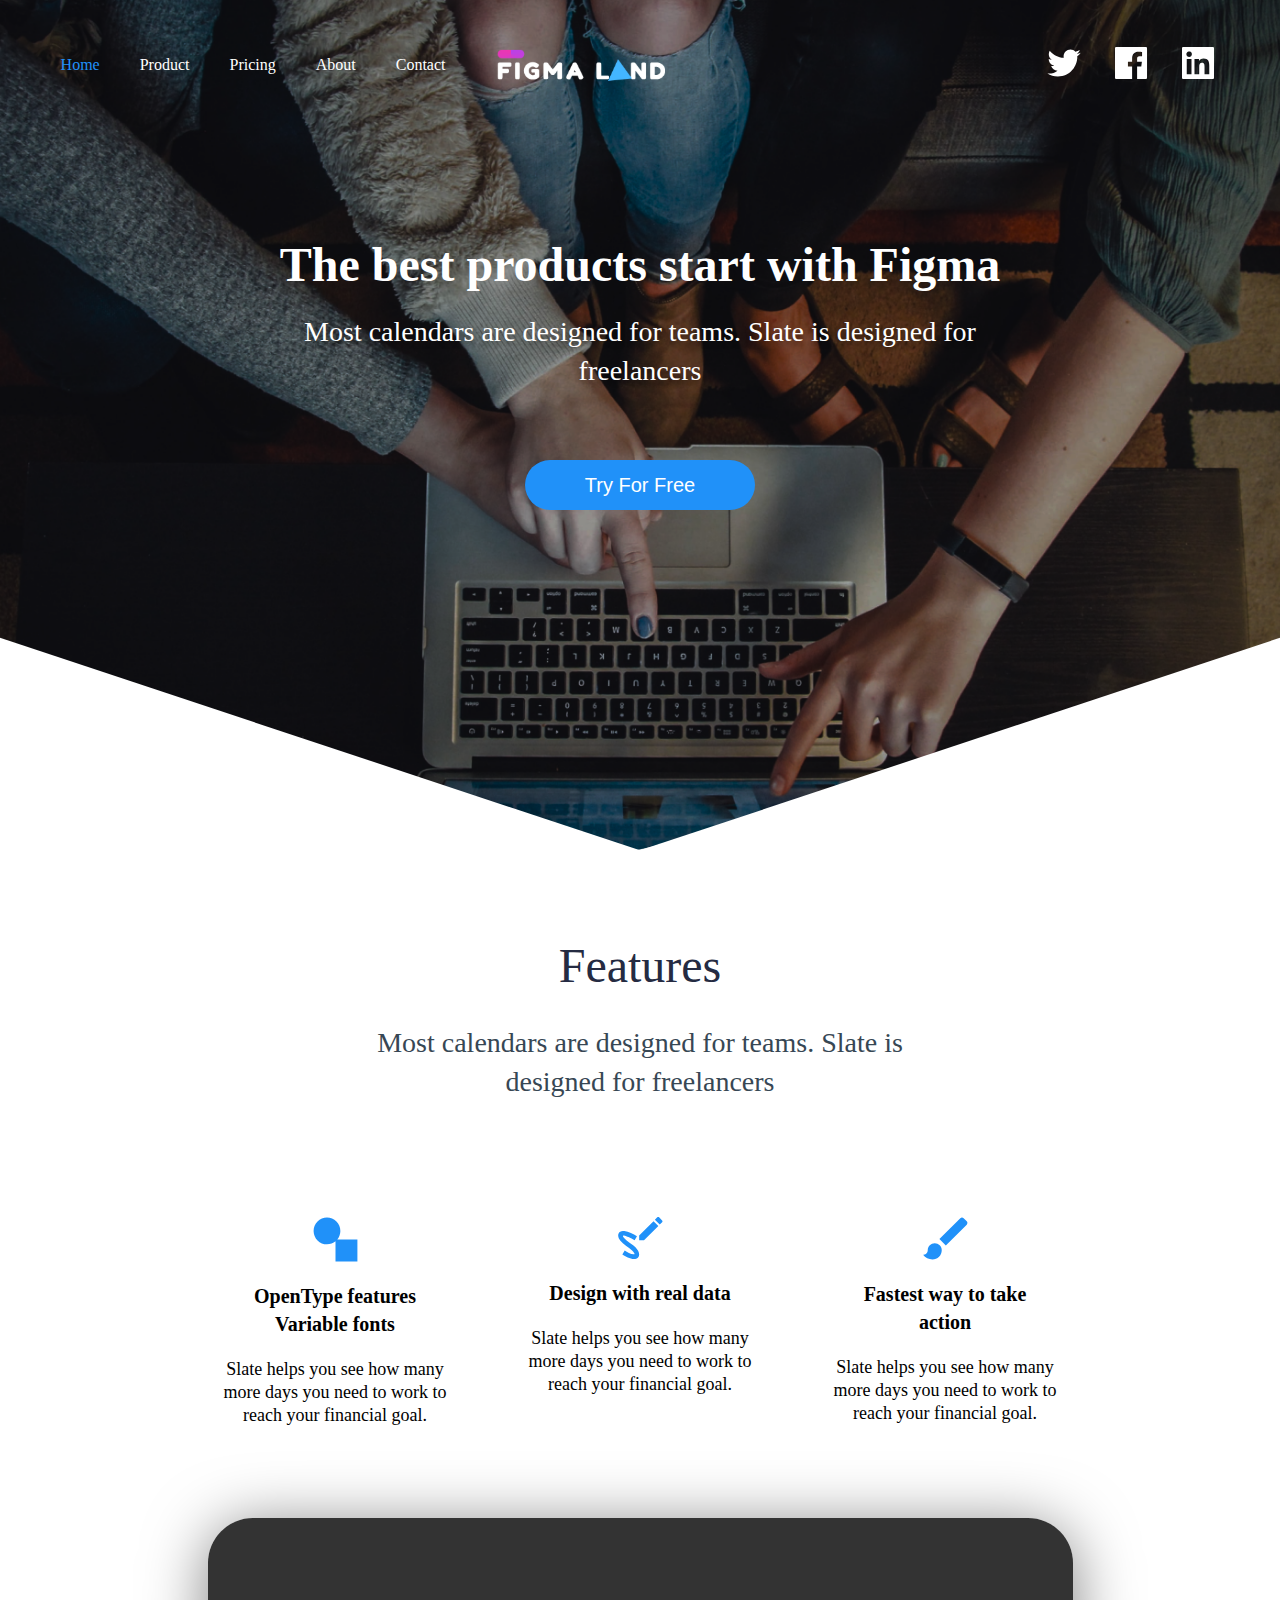
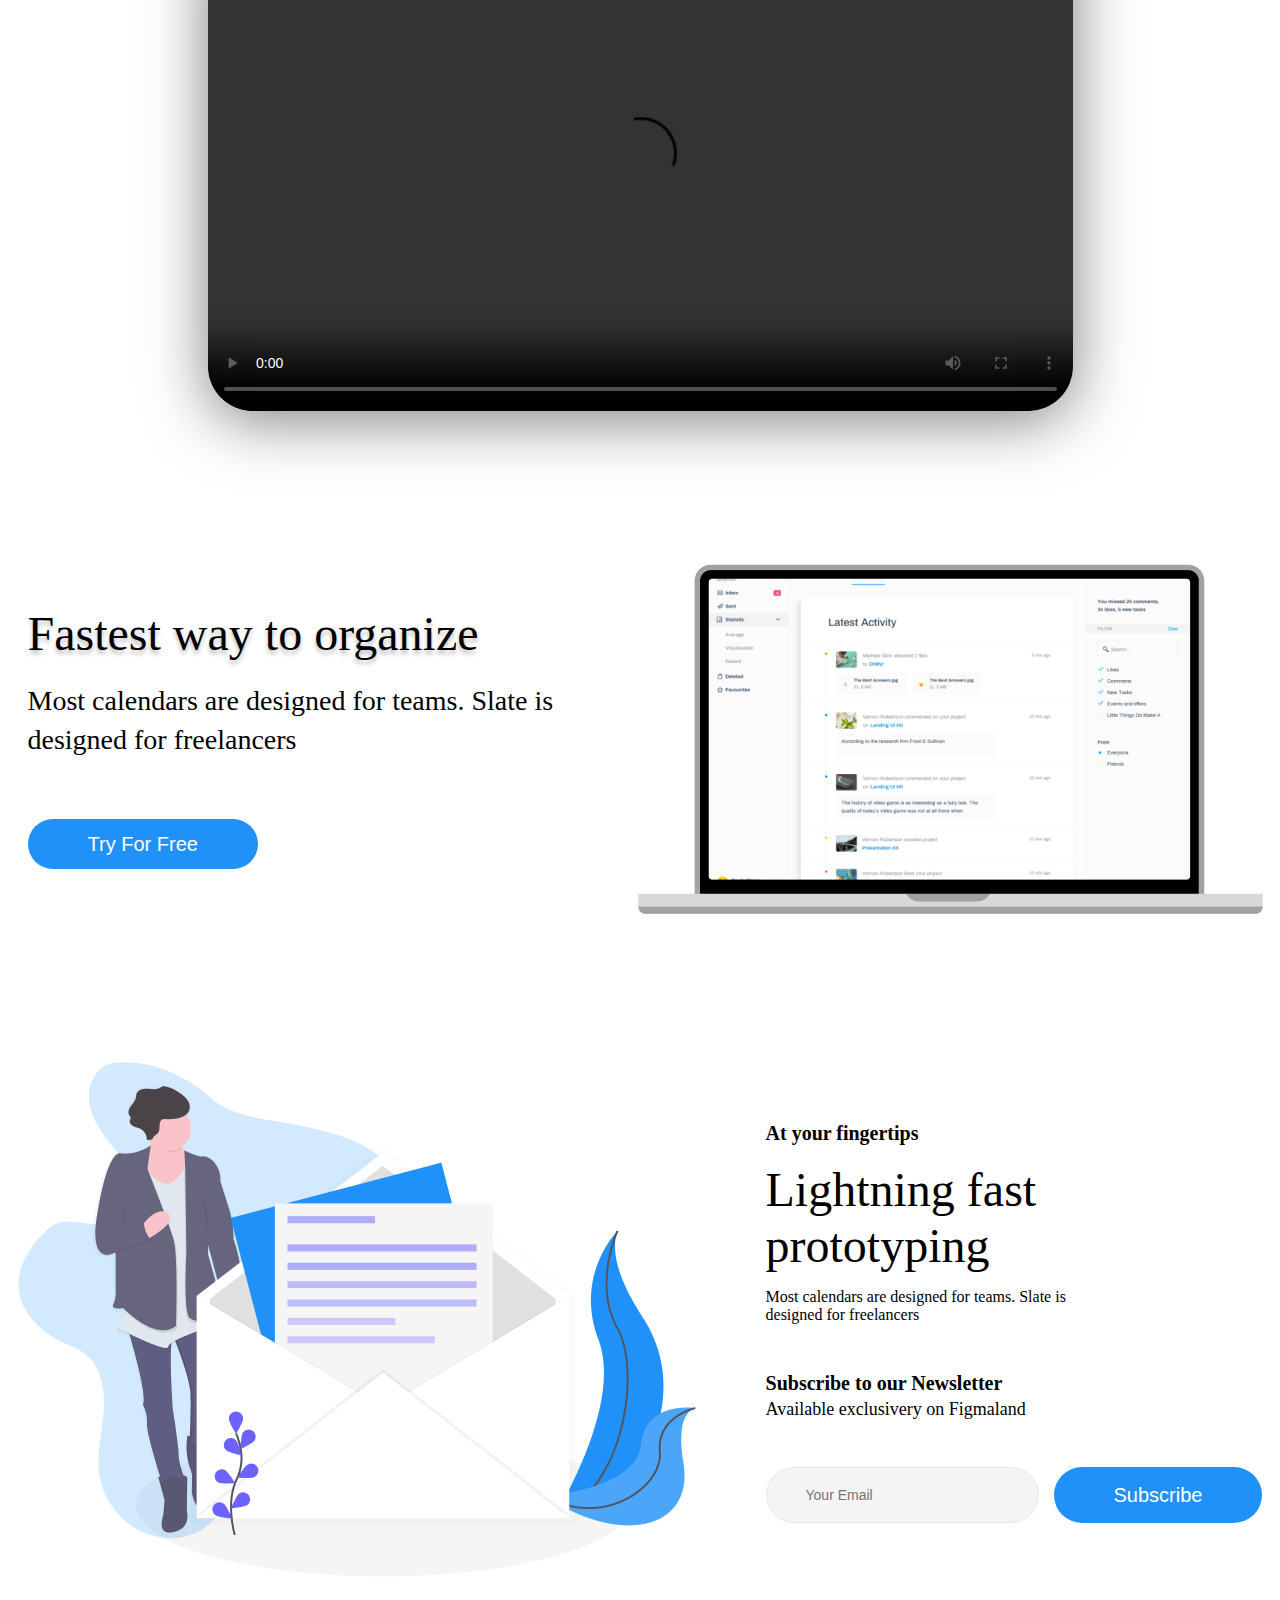
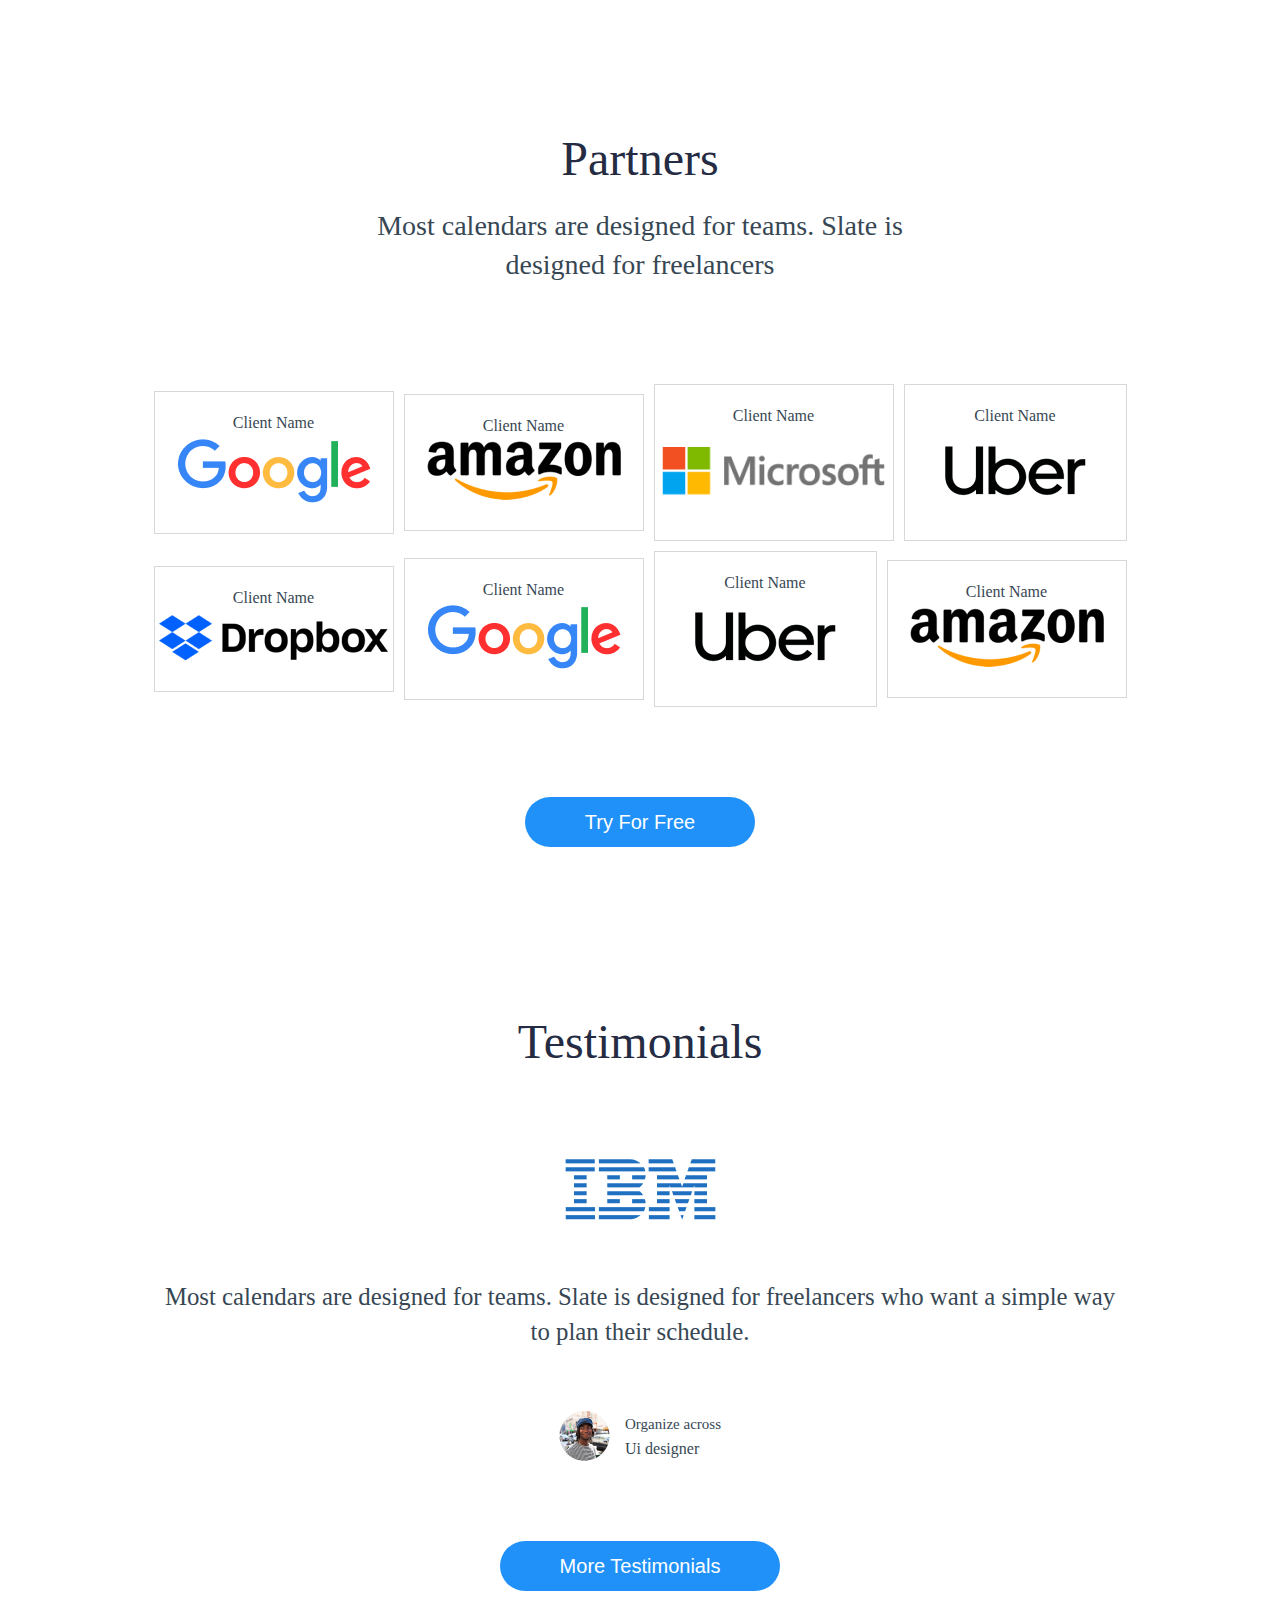
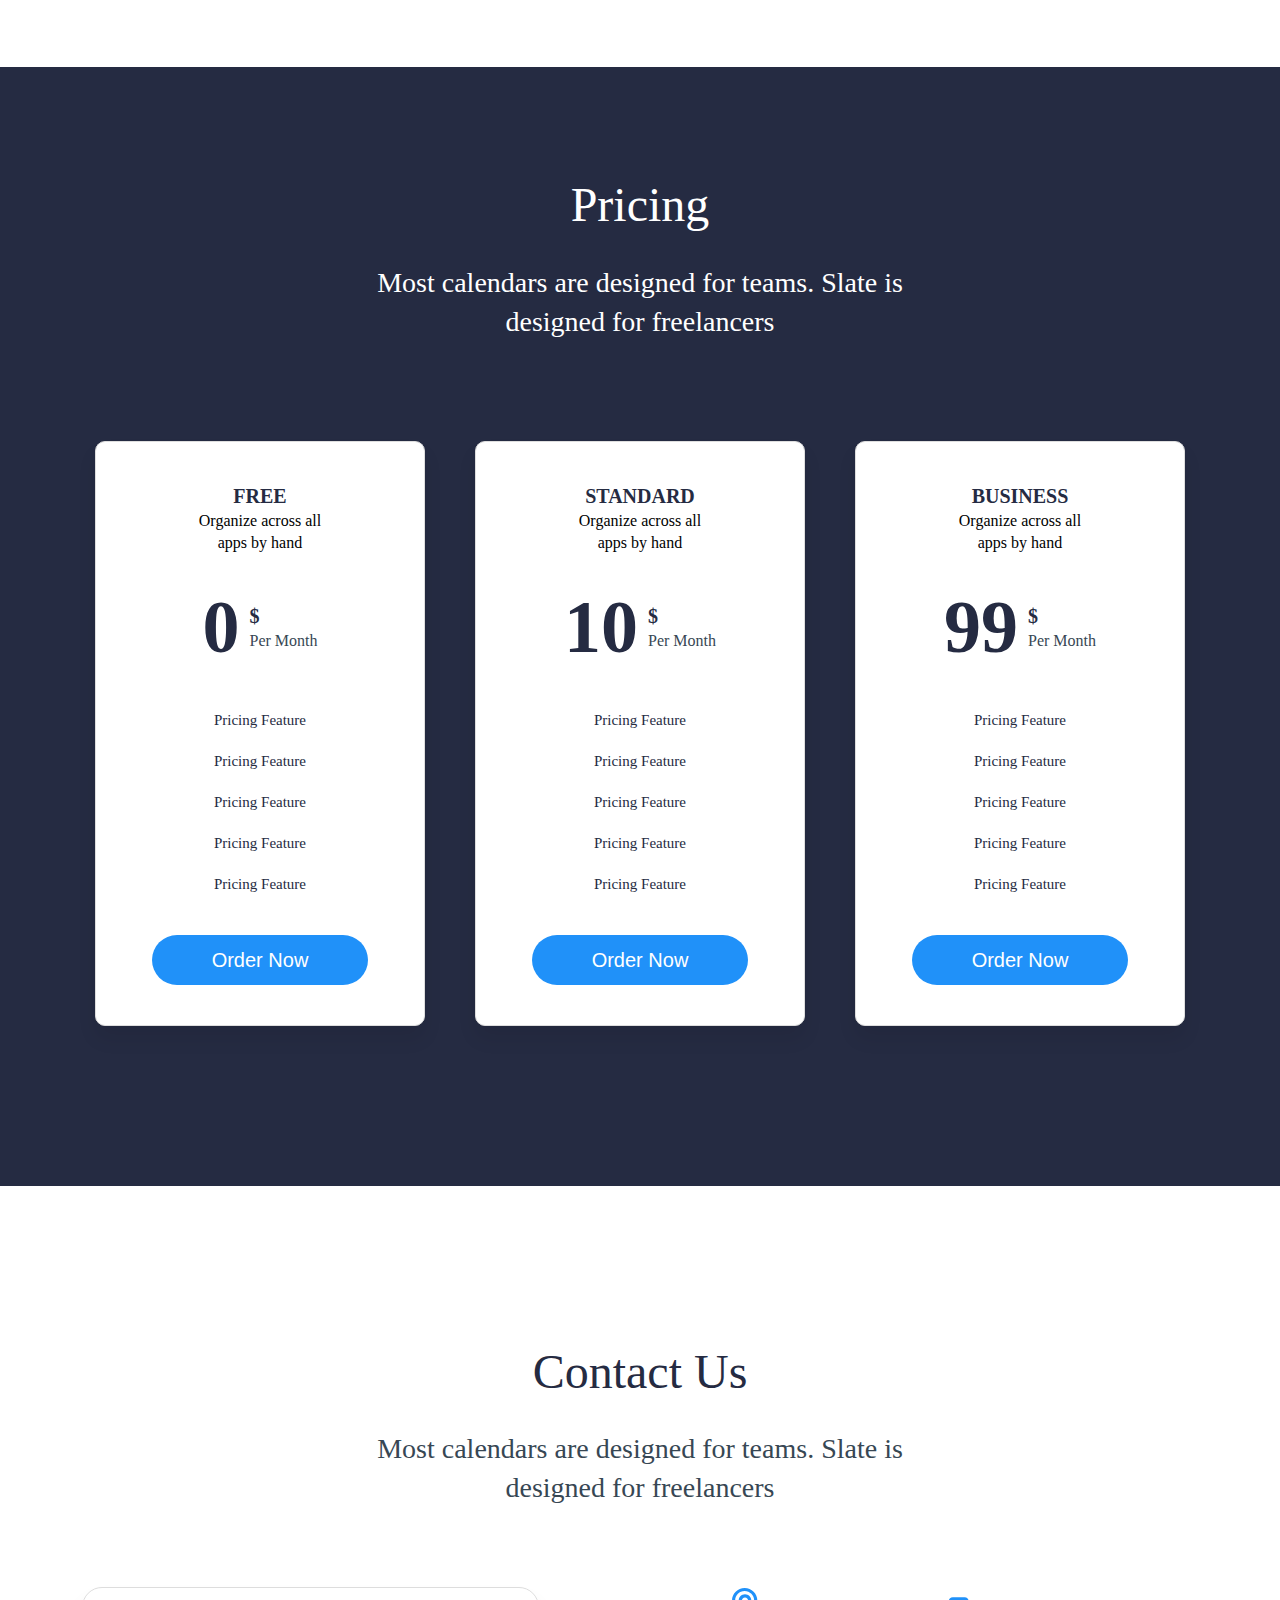
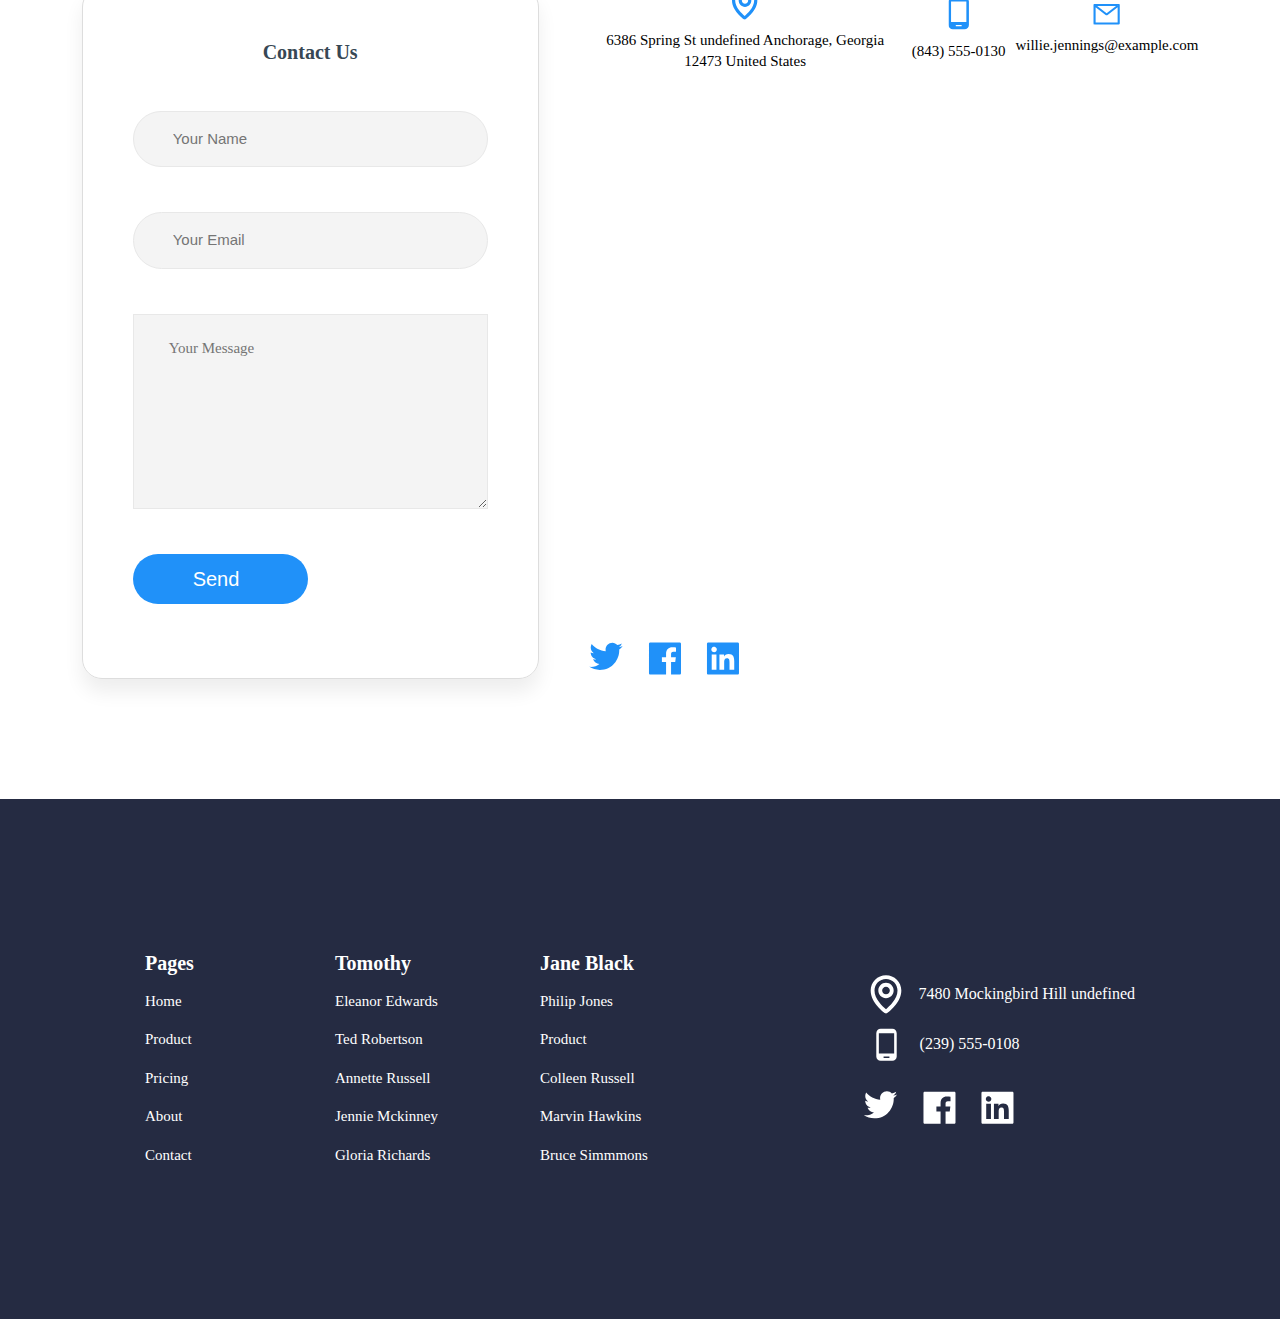
==== index.html @ fd668fe3 "figma" ====
<!DOCTYPE html>
<html lang="en">

<head>
    <meta charset="UTF-8">
    <meta http-equiv="X-UA-Compatible" content="IE=edge">
    <meta name="viewport" content="width=device-width, initial-scale=1.0">
    <title>Figma Land</title>
    <link rel="stylesheet" href="./sass/main.css">
</head>

<body>
    <!-- header and hero -->
    <header class="header">
        <nav class="navigation">
            <div class="navigation__container">
                <ul class="navigation__links">
                    <li><a class="navigation__link navigation__link-home" href="#">Home</a></li>
                    <li><a class="navigation__link" href="#">Product</a></li>
                    <li><a class="navigation__link" href="#">Pricing</a></li>
                    <li><a class="navigation__link" href="#">About</a></li>
                    <li><a class="navigation__link" href="#">Contact</a></li>
                </ul>
                <img class="navigation__logo" src="./img/header/figmaland.svg" alt="Figma Land">
            </div>

            <div class="navigation__social-media">
                <a href="http://www.twitter.com" target="_blank"><img class="navigation__social-media-icon"
                        src="./img/header/twitter.svg" alt="Twitter"></a>
                <a href="http://www.facebook.com" target="_blank"><img class="navigation__social-media-icon"
                        src="./img/header/facebook.svg" alt="Facebook"></a>
                <a href="http://www.linkedin.com" target="_blank"><img class="navigation__social-media-icon"
                        src="./img/header/linkedin.svg" alt="Linkedin"></a>
            </div>
        </nav>

        <section class="hero">
            <div class="hero__items">
                <h1 class="hero__tittle">The best products start with Figma</h1>
                <p class="hero__sub-tittle">Most calendars are designed for teams. <span class="span__utility">Slate is
                        designed
                        for freelancers</span> </p>

            </div>
            <button class="hero__button button-utility">Try For Free</button>
        </section>
    </header>


    <main>

        <!-- Features -->
        <section class="features">
            <div class="features__container">
                <div class="features__text-container">
                    <h2 class="features__tittle">Features</h2>
                    <p class="features__sub-tittle">Most calendars are designed for teams.
                        <span class="span__utility">Slate is designed for freelancers</span>
                    </p>
                </div>
                <div class="features__cards-container">
                    <div class="features__cards">

                        <div class="features__card">
                            <img src="./img/features/opentype.svg" alt="OpenType" class="features__img">
                            <h2 class="features__card-tittle">OpenType features
                                Variable fonts</h2>
                            <p class="features__card-text">Slate helps you see how
                                many more days you need to work to reach your financial goal.</p>
                        </div>

                        <div class="features__card">
                            <img src="./img/features/design.svg" alt="Design" class="features__img">
                            <h2 class="features__card-tittle">Design with real data</h2>
                            <p class="features__card-text">Slate helps you see how
                                many more days you need to work to reach your financial goal.</p>
                        </div>

                        <div class="features__card">
                            <img src="./img/features/fastest.svg" alt="Fastest" class="features__img">
                            <h2 class="features__card-tittle">Fastest way to
                                take action</h2>
                            <p class="features__card-text">Slate helps you see how
                                many more days you need to work to reach your financial goal.</p>
                        </div>

                    </div>

                    <div class="features__video-container">
                        <video preload="metadata" controls class="features__video" src="./videos/figmaland.mp4"></video>
                    </div>
                </div>
            </div>
        </section>

        <!-- Fastest -->

        <section class="fastest">
            <div class="fastest__containers">
                <div class="fastest__container">
                    <div class="fastest__items">
                        <div class="fastest__info">
                            <h2 class="fastest__tittle">Fastest way to organize</h2>
                            <p class="fastest__text">Most calendars are designed for teams.
                                <span class="span__utility"> Slate is designed for freelancers </span>
                            </p>
                        </div>
                    </div>
                    <button class="fastest__button button-utility">Try For Free</button>
                </div>
                <img class="fastest__preview" src="./img/fastest/fastestpreview.png" alt="MacBook Pro">
            </div>
        </section>

        <!-- Lightining -->
        <section class="lightining">

            <div class="lightining__containers">

                <div class="lightining__img">
                    <img src="./img/lightning/lightningimg.png" alt="" class="lightining__preview">
                </div>

                <div class="lightining__items">

                    <div class="lightining__info">
                        <p class="lightining__info-sub-tittle">At your fingertips</p>
                        <h2 class="lightining__info-tittle">Lightning fast prototyping</h2>
                        <p class="lightining__info-tittle-mobile">Newsletter</p>
                        <p class="lightining__text-mobile">Most calendars are designed for teams.
                            Slate is designed for freelancers</p>
                    </div>

                    <div class="lightining__navigation">
                        <p class="lightining__navigation-tittle">Subscribe to our Newsletter</p>
                        <p class="lightining__navigation-sub-tittle">Available exclusivery on Figmaland</p>
                    </div>

                    <div class="lightining__buttons">
                        <input class="lightining__email button-grey" type="text" value="" name="useremail"
                            placeholder="Your Email">
                        <button class="lightining__button button-utility">Subscribe</button>

                    </div>
                </div>
            </div>
        </section>

        <!-- Partners -->
        <section class="partners">
            <div class="partners__containers">

                <div class="partners__info">
                    <h2 class="partners__tittle">Partners</h2>
                    <p class="partners__text">Most calendars are designed for teams. Slate is designed for freelancers
                    </p>
                </div>

                <div class="partners__cards">

                    <div class="partners__card">
                        <p class="partners__card-tittle">Client Name</p>
                        <img src="./img/partners/googlelogo.png" alt="Google" class="partners__card-logo">
                    </div>
                    <div class="partners__card">
                        <p class="partners__card-tittle">Client Name</p>
                        <img src="./img/partners/amazonlogo.png" alt="Amazon" class="partners__card-logo">
                    </div>
                    <div class="partners__card">
                        <p class="partners__card-tittle">Client Name</p>
                        <img src="./img/partners/microsoftlogo.png" alt="Microsoft" class="partners__card-logo">
                    </div>
                    <div class="partners__card">
                        <p class="partners__card-tittle">Client Name</p>
                        <img src="./img/partners/uberlogo.png" alt="Uber" class="partners__card-logo">
                    </div>

                    <div class="partners__card">
                        <p class="partners__card-tittle">Client Name</p>
                        <img src="./img/partners/dropboxlogo.png" alt="Dropbox" class="partners__card-logo">
                    </div>

                    <div class="partners__card">
                        <p class="partners__card-tittle">Client Name</p>
                        <img src="./img/partners/googlelogo.png" alt="Google" class="partners__card-logo">
                    </div>

                    <div class="partners__card">
                        <p class="partners__card-tittle">Client Name</p>
                        <img src="./img/partners/uberlogo.png" alt="Uber" class="partners__card-logo">
                    </div>

                    <div class="partners__card">
                        <p class="partners__card-tittle">Client Name</p>
                        <img src="./img/partners/amazonlogo.png" alt="Amazon" class="partners__card-logo">
                    </div>


                </div>
                <button class="partners__button button-utility">Try For Free</button>

            </div>
        </section>

        <!-- Testimonials -->

        <section class="testimonials">

            <h2 class="testimonials__tittle">Testimonials</h2>

            <div class="testimonials__containers">
                <img src="./img/testimonials/logoibm.png" alt="IMB" class="testimonials__logo">
                <p class="testimonials__text">Most calendars are designed for teams. Slate is designed for freelancers
                    who want a simple way to plan their schedule.</p>
                <div class="testimonials__comment">
                    <img src="./img/testimonials/testimonialsicon.png" alt="Photo" class="testimonials__comment-icon">
                    <div class="testimonials__comment-info">
                        <p class="testimonials__comment-name">Organize across</p>
                        <p class="testimonials__comment-job">Ui designer</p>
                    </div>
                </div>
            </div>
            <div class="testimonials__button-container">
                <button class="testimonials__button button-utility">More Testimonials</button>
            </div>
        </section>

        <!-- Pricing -->

        <section class="pricing">
            <div class="pricing__container">
                <div class="pricing__info">
                    <h2 class="pricing__tittle">Pricing</h2>
                    <p class="pricing__text">Most calendars are designed for teams.
                        Slate is designed for freelancers</p>
                </div>
                <div class="pricing__cards">


                    <div class="pricing__card card-hover">
                        <div class="pricing__card-info-items">

                            <div class="pricing__card-info">
                                <h2 class="pricing__card-info-tittle">FREE</h2>
                                <p class="pricing__card-info-text">Organize across all
                                    apps by hand</p>
                            </div>
                            <div class="pricing__price">
                                <p class="pricing__price-cost">0</p>
                                <div class="pricing__price-info">
                                    <p class="pricing__price-currency">&#36;</p>
                                    <p class="pricing__price-month">Per Month</p>
                                </div>
                            </div>
                            <div class="pricing__functions">
                                <ul class="pricing__function-list">
                                    <li class="pricing__function">Pricing Feature</li>
                                    <li class="pricing__function">Pricing Feature</li>
                                    <li class="pricing__function">Pricing Feature</li>
                                    <li class="pricing__function">Pricing Feature</li>
                                    <li class="pricing__function">Pricing Feature</li>
                                </ul>
                            </div>
                            <button class="pricing__button button-utility">Order Now</button>
                        </div>
                    </div>


                    <div class="pricing__card card-hover">
                        <div class="pricing__card-info-items">

                            <div class="pricing__card-info">
                                <h2 class="pricing__card-info-tittle">STANDARD</h2>
                                <p class="pricing__card-info-text">Organize across all
                                    apps by hand</p>
                            </div>
                            <div class="pricing__price">
                                <p class="pricing__price-cost">10</p>
                                <div class="pricing__price-info">
                                    <p class="pricing__price-currency">&#36;</p>
                                    <p class="pricing__price-month">Per Month</p>
                                </div>
                            </div>
                            <div class="pricing__functions">
                                <ul class="pricing__function-list">
                                    <li class="pricing__function">Pricing Feature</li>
                                    <li class="pricing__function">Pricing Feature</li>
                                    <li class="pricing__function">Pricing Feature</li>
                                    <li class="pricing__function">Pricing Feature</li>
                                    <li class="pricing__function">Pricing Feature</li>
                                </ul>
                            </div>
                            <button class="pricing__button button-utility">Order Now</button>
                        </div>
                    </div>

                    <div class="pricing__card card-hover">
                        <div class="pricing__card-info-items">

                            <div class="pricing__card-info">
                                <h2 class="pricing__card-info-tittle">BUSINESS</h2>
                                <p class="pricing__card-info-text">Organize across all
                                    apps by hand</p>
                            </div>
                            <div class="pricing__price">
                                <p class="pricing__price-cost">99</p>
                                <div class="pricing__price-info">
                                    <p class="pricing__price-currency">&#36;</p>
                                    <p class="pricing__price-month">Per Month</p>
                                </div>
                            </div>
                            <div class="pricing__functions">
                                <ul class="pricing__function-list">
                                    <li class="pricing__function">Pricing Feature</li>
                                    <li class="pricing__function">Pricing Feature</li>
                                    <li class="pricing__function">Pricing Feature</li>
                                    <li class="pricing__function">Pricing Feature</li>
                                    <li class="pricing__function">Pricing Feature</li>
                                </ul>
                            </div>
                            <button class="pricing__button button-utility">Order Now</button>
                        </div>
                    </div>
                </div>
            </div>
        </section>

        <!-- Contact Us -->

        <section class="contact">
            <div class="contact__container">
                <div class="contact__info">
                    <h2 class="contact__info-tittle">Contact Us</h2>
                    <p class="contact__info-text">Most calendars are designed for teams.
                        <span class="contact__info-text-span">Slate is designed for freelancers</span>
                    </p>
                </div>

                <div class="contact__card-container">
                    <div class="contact__card">
                        <p class="contact__card-tittle">Contact Us</p>
                        <input class="contact__card-name button-grey" type="text" value="" name="username"
                            placeholder="Your Name">
                        <input class="contact__card-email button-grey" type="text" value="" name="useremail"
                            placeholder="Your Email">
                        <!-- <input class="contact__card-message button-grey" type="text" value="" name="usermessage"
                            placeholder="Your Message"> -->
                        <textarea class="contact__card-message button-grey" name="text" cols="30" rows="10"
                            placeholder="Your Message"></textarea>
                        <button class="contact__card-button button-utility">Send</button>
                    </div>

                    <div class="contact__maps">
                        <address class="contact__maps-items">

                            <div class="contact__maps-location">
                                <img src="./img/contact/locationimg.svg" alt="Location"
                                    class="contact__maps-location-img">
                                <p class="contact__maps-location-text">6386 Spring St undefined Anchorage,
                                    Georgia 12473 United States</p>
                            </div>

                            <div class="contact__maps-location">
                                <img src="./img/contact/phoneimg.svg" alt="Phone" class="contact__maps-location-img">
                                <p class="contact__maps-location-text">(843) 555-0130</p>
                            </div>


                            <div class="contact__maps-location">
                                <img src="./img/contact/emailimg.svg" alt="Email" class="contact__maps-location-img">
                                <p class="contact__maps-location-text">willie.jennings@example.com</p>
                            </div>
                        </address>

                        <div class="contact__maps-img">
                            <iframe
                                src="https://www.google.com/maps/embed?pb=!1m14!1m12!1m3!1d436215.92686914053!2d30.559901925485196!3d50.25949822657682!2m3!1f0!2f0!3f0!3m2!1i1024!2i768!4f13.1!5e0!3m2!1sru!2sua!4v1676636449980!5m2!1sru!2sua"
                                width="540" height="450" style="border:0;" allowfullscreen="" loading="lazy"
                                referrerpolicy="no-referrer-when-downgrade"></iframe>
                        </div>

                        <div class="contact__social">
                            <a class="contact__social-icon" href="https://twitter.com/" target="_blank"><img
                                    src="./img/contact/twitter.svg" alt="Twitter"></a>
                            <a class="contact__social-icon" href="https://facebook.com/" target="_blank"><img
                                    src="./img/contact/facebook.svg" alt="Facebook"></a>
                            <a class="contact__social-icon" href="https://linkedin.com/" target="_blank"><img
                                    src="./img/contact/lin.svg" alt="Linkedin"></a>
                        </div>
                    </div>
                </div>
            </div>
        </section>
    </main>

    <footer class="footer">
        <div class="footer__container">

            <div class="footer__links">
                <ul class="footer__pages">
                    <li class="footer__pages-link footer__pages-tittle"><a href="#">Pages</a></li>
                    <li class="footer__pages-link"><a href="#">Home</a></li>
                    <li class="footer__pages-link"><a href="#">Product</a></li>
                    <li class="footer__pages-link"><a href="#">Pricing</a></li>
                    <li class="footer__pages-link"><a href="#">About</a></li>
                    <li class="footer__pages-link"><a href="#">Contact</a></li>
                </ul>

                <ul class="footer__tomothy">
                    <li class="footer__tomothy-link footer__pages-tittle"><a href="#">Tomothy</a></li>
                    <li class="footer__tomothy-link"><a href="#">Eleanor Edwards</a></li>
                    <li class="footer__tomothy-link"><a href="#">Ted Robertson</a></li>
                    <li class="footer__tomothy-link"><a href="#">Annette Russell</a></li>
                    <li class="footer__tomothy-link"><a href="#">Jennie Mckinney</a></li>
                    <li class="footer__tomothy-link"><a href="#">Gloria Richards</a></li>
                </ul>

                <ul class="footer__jane">
                    <li class="footer__jane-link footer__pages-tittle"><a href="#">Jane Black</a></li>
                    <li class="footer__jane-link"><a href="#">Philip Jones</a></li>
                    <li class="footer__jane-link"><a href="#">Product</a></li>
                    <li class="footer__jane-link"><a href="#">Colleen Russell</a></li>
                    <li class="footer__jane-link"><a href="#">Marvin Hawkins</a></li>
                    <li class="footer__jane-link"><a href="#">Bruce Simmmons</a></li>
                </ul>
            </div>
            <div class="footer__contact">

                <div class="footer__contact-location">
                    <img src="./img/footer/location.svg" alt="Phone" class="footer__contact-location-img">
                    <p class="footer__contact-location-text">7480 Mockingbird Hill undefined </p>
                </div>
                <div class="footer__contact-location">
                    <img src="./img/footer/tel.svg" alt="Phone" class="footer__contact-phone-img">
                    <p class="footer__contact-location-text">(239) 555-0108</p>
                </div>
                <div class="footer__social">
                    <a class="footer__social-icon" href="https://twitter.com/" target="_blank"><img
                            src="./img/footer/twitter.svg" alt="Twitter"></a>
                    <a class="footer__social-icon" href="https://facebook.com/" target="_blank"><img
                            src="./img/footer/facebook.svg" alt="Facebook"></a>
                    <a class="footer__social-icon" href="https://linkedin.com/" target="_blank"><img
                            src="./img/footer/lin.svg" alt="Linkedin"></a>
                </div>

            </div>
        </div>
    </footer>


</body>

</html>
---- sass/main.css ----
@font-face {
  font-family: "Graphik";
  src: url("Graphik-Regular.eot");
  src: url("Graphik-Regular.eot?#iefix") format("embedded-opentype"), url("Graphik-Regular.woff2") format("woff2"), url("Graphik-Regular.woff") format("woff"), url("Graphik-Regular.ttf") format("truetype"), url("Graphik-Regular.svg#Graphik-Regular") format("svg");
  font-weight: normal;
  font-style: normal;
  font-display: swap;
}
@font-face {
  font-family: "Graphik";
  src: url("Graphik-Bold.eot");
  src: url("Graphik-Bold.eot?#iefix") format("embedded-opentype"), url("Graphik-Bold.woff2") format("woff2"), url("Graphik-Bold.woff") format("woff"), url("Graphik-Bold.ttf") format("truetype"), url("Graphik-Bold.svg#Graphik-Bold") format("svg");
  font-weight: bold;
  font-style: normal;
  font-display: swap;
}
* {
  margin: 0;
  padding: 0;
  box-sizing: border-box;
}

body {
  font-family: "Graphik";
}

textarea {
  font-family: "Graphik";
}

:root {
  --backGround-primery-color: #ffffff;
  --backGround-secondary-color: #252b42;
  --backGround-tertiary-color: #222b32;
  --text-primery-color: #252b42;
  --text-secondary-color: #374754;
  --text-tertiary-color: #ffffff;
  --decoration-primery-color: #2091f9;
  --fontSize-tittle: 48px;
  --fontSize-sub-tittle: 28px;
  --paddingContainer: 10px;
}

.button-utility {
  background-color: var(--decoration-primery-color);
  border-radius: 35px;
  border: 0px;
  color: var(--text-tertiary-color);
  font-weight: 400;
  font-size: 20px;
  line-height: 1;
  padding: 15px 60px;
  transition: 0.5s;
}

.button-utility:hover {
  background-color: var(--text-primery-color);
  transition: 0.5s;
  box-shadow: 0px 0px 15px 5px rgb(32, 145, 249);
  scale: 1.05;
}

.button-utility:active {
  background-color: var(--decoration-primery-color);
  transition: 0.15s;
}

.button-grey {
  background-color: #f4f4f4;
  padding: 19px 39px;
  border: 1px solid #e8e8e8;
  border-radius: 39px;
  transition: 0.5s;
}

.button-grey:hover {
  background-color: #dddddd;
  transition: 0.5s;
}

@media (max-width: 575.98px) {
  .span__utility {
    display: none;
  }
}
.header {
  background: url(../../img/header/backgroundcontent.png) no-repeat center center;
  background-size: cover;
  -webkit-clip-path: polygon(0 0, 100% 0, 100% 75%, 50% 100%, 0 75%);
          clip-path: polygon(0 0, 100% 0, 100% 75%, 50% 100%, 0 75%);
  display: flex;
  flex-direction: column;
  align-items: center;
  margin-bottom: 80px;
}

.navigation {
  width: clamp(375px, 100%, 1210px);
  display: flex;
  justify-content: space-between;
  align-items: center;
  padding: clamp(1rem, 2vw, 2.5rem);
}
.navigation__container {
  display: flex;
  align-items: center;
}
.navigation__links {
  list-style: none;
  display: flex;
  gap: 40px;
}
.navigation__link {
  text-decoration: none;
  color: var(--text-tertiary-color);
}
.navigation__link-home {
  color: var(--decoration-primery-color);
}
.navigation__logo {
  padding-left: 40px;
}
.navigation__social-media {
  display: flex;
  gap: 25px;
}

.hero {
  max-width: 825px;
  text-align: center;
  padding: 80px 0px;
}
.hero__items {
  padding: 20px;
}
.hero__tittle {
  color: var(--text-tertiary-color);
  font-size: clamp(3rem, 2vw + 1rem, 4.625rem);
  line-height: 1.1;
  font-weight: 700;
  padding: var(--paddingContainer);
}
.hero__sub-tittle {
  color: var(--text-tertiary-color);
  font-size: var(--fontSize-sub-tittle);
  font-weight: 400;
  line-height: 1.4;
  padding: var(--paddingContainer);
  text-shadow: 0px 4px 4px rgba(0, 0, 0, 0.25);
}
.hero__button {
  margin: 40px 0px 260px 0px;
}

.header a:hover {
  color: var(--decoration-primery-color);
  transition: 0.3s;
}
.header a {
  transition: 0.3s;
}
.header a:active {
  color: rgb(0, 0, 0);
}

.navigation__social-media-icon:hover {
  opacity: 0.7;
  scale: 1.1;
  transition: 0.3s;
}
.navigation__social-media-icon {
  transition: 0.3s;
}

@media (max-width: 991.98px) {
  .navigation {
    justify-content: center;
  }
  .navigation__links {
    display: none;
  }
  .navigation__social-media {
    display: none;
  }
  .navigation__logo {
    padding: 0;
  }
}
@media (max-width: 575.98px) {
  .navigation {
    justify-content: start;
  }
  .navigation__links {
    display: none;
  }
  .navigation__social-media {
    display: none;
  }
  .hero__tittle {
    font-weight: 400;
  }
}
.features__container {
  display: flex;
  flex-direction: column;
  align-items: center;
  gap: 80px;
}
.features__text-container {
  display: flex;
  flex-direction: column;
  gap: 10px;
  align-items: center;
}
.features__tittle {
  color: var(--text-primery-color);
  font-size: var(--fontSize-tittle);
  font-weight: 400;
  line-height: 1.1;
  padding: var(--paddingContainer);
}
.features__sub-tittle {
  max-width: 552px;
  font-size: var(--fontSize-sub-tittle);
  color: var(--text-secondary-color);
  font-weight: 400;
  line-height: 1.4;
  text-align: center;
  padding: var(--paddingContainer);
}
.features__cards-container {
  display: flex;
  flex-direction: column;
  align-items: center;
  gap: 80px;
  padding: 15px;
}
.features__cards {
  max-width: 900px;
  display: flex;
  flex-wrap: wrap;
  justify-content: center;
  gap: 50px;
}
.features__card {
  width: 255px;
  display: flex;
  flex-direction: column;
  align-items: center;
  gap: 10px;
  padding: var(--paddingContainer);
  text-align: center;
}
.features__img {
  width: 45px;
}
.features__card-tittle {
  font-weight: 700;
  font-size: 20px;
  line-height: 1.4;
  padding: var(--paddingContainer);
}
.features__card-text {
  font-weight: 400;
  font-size: 18px;
  line-height: 1.3;
}
.features__video-container {
  position: relative;
  padding: 0% 50% 57% 50%;
}
.features__video-container video {
  position: absolute;
  top: 0;
  left: 0;
  width: 100%;
  height: 100%;
  -o-object-fit: inherit;
     object-fit: inherit;
  border-radius: 45px;
  box-shadow: 0px 8.14769px 63.1446px rgba(0, 0, 0, 0.5);
}

@media (max-width: 575.98px) {
  .features__container {
    gap: 50px;
  }
  .features_cards-container {
    gap: 50px;
  }
  .features__cards-container {
    flex-direction: column-reverse;
  }
}
.fastest {
  display: flex;
  justify-content: center;
  gap: 50px;
}
.fastest__containers {
  display: flex;
  align-items: center;
  justify-content: center;
  padding: 10% 0%;
  gap: 50px;
}
.fastest__container {
  padding: 20px;
}
.fastest__items {
  display: flex;
  flex-direction: column;
  justify-content: center;
}
.fastest__info {
  display: flex;
  flex-direction: column;
  gap: 20px;
  max-width: 530px;
}
.fastest__tittle {
  font-size: var(--fontSize-tittle);
  font-weight: 400;
  line-height: 1.1;
  text-shadow: 0px 4px 4px rgba(0, 0, 0, 0.25);
}
.fastest__text {
  font-size: var(--fontSize-sub-tittle);
  font-weight: 400;
  line-height: 1.4;
}
.fastest__button {
  margin-top: 60px;
}
.fastest__preview {
  max-width: 100%;
  -o-object-fit: cover;
     object-fit: cover;
  padding: var(--paddingContainer);
}

@media (max-width: 1199.98px) {
  .fastest__containers {
    display: flex;
    flex-direction: column;
    text-align: center;
  }
  .fastest__tittle {
    text-shadow: none;
  }
}
.lightining__containers {
  display: flex;
  justify-content: center;
  align-items: center;
  gap: 50px;
}
.lightining__revers {
  display: flex;
}
.lightining__img {
  padding: var(--paddingContainer);
}
.lightining__preview {
  width: 100%;
  -o-object-fit: cover;
     object-fit: cover;
}
.lightining__items {
  display: flex;
  flex-direction: column;
  gap: 25px;
}
.lightining__info {
  max-width: 370px;
  display: flex;
  flex-direction: column;
  gap: 15px;
  padding: var(--paddingContainer);
}
.lightining__info-sub-tittle {
  font-weight: 700;
  font-size: 20px;
  line-height: 1.4;
}
.lightining__info-tittle {
  font-size: var(--fontSize-tittle);
  font-weight: 400;
  line-height: 1.15;
}
.lightining__info-tittle-mobile {
  font-weight: 400;
  font-size: 48px;
  line-height: 1.15;
  display: none;
}
.lightining__info-text-mobile {
  font-weight: 400;
  font-size: 18px;
  line-height: 1.4;
}
.lightining__navigation {
  padding: var(--paddingContainer);
}
.lightining__navigation-tittle {
  font-weight: 700;
  font-size: 20px;
  line-height: 1.4;
}
.lightining__navigation-sub-tittle {
  font-weight: 400;
  font-size: 18px;
  line-height: 1.4;
}
.lightining__buttons {
  display: flex;
  gap: 15px;
  padding: var(--paddingContainer);
}
.lightining__email {
  width: 273px;
  font-weight: 400;
  font-size: 14px;
  line-height: 1.15;
}
.lightining__button {
  font-weight: 400;
  font-size: 20px;
  line-height: 1;
}

@media (max-width: 1199.98px) {
  .lightining__containers {
    display: flex;
    flex-direction: column;
    text-align: center;
    justify-content: center;
  }
  .lightining__items {
    align-items: center;
  }
}
@media (max-width: 575.98px) {
  .lightining__info-tittle {
    display: none;
  }
  .lightining__info-tittle-mobile {
    display: flex;
    justify-content: center;
  }
  .lightining__buttons {
    display: flex;
    flex-direction: column;
  }
}
.partners {
  padding: 130px 0px 80px 0px;
}
.partners__containers {
  display: flex;
  flex-direction: column;
  align-items: center;
  justify-content: center;
  gap: 80px;
}
.partners__info {
  max-width: 550px;
  text-align: center;
}
.partners__tittle {
  font-weight: 400;
  font-size: var(--fontSize-tittle);
  line-height: 1.15;
  color: var(--text-primery-color);
  padding: var(--paddingContainer);
}
.partners__text {
  font-weight: 400;
  font-size: var(--fontSize-sub-tittle);
  line-height: 1.4;
  color: var(--text-secondary-color);
  padding: var(--paddingContainer);
}
.partners__cards {
  max-width: 1140px;
  display: flex;
  flex-wrap: wrap;
  justify-content: center;
  align-items: center;
  gap: 10px;
  padding: var(--paddingContainer);
}
.partners__card {
  max-width: 240px;
  display: flex;
  flex-direction: column;
  justify-content: center;
  align-items: center;
  padding: 30px 40px;
  border: 1px solid #d8d8d8;
  gap: 15px;
  transition: 0.5s;
}
.partners__card-tittle {
  font-weight: 400;
  font-size: 16px;
  line-height: 1.4px;
  color: var(--text-secondary-color);
}

.partners__card:hover {
  background-color: #ececec;
  transition: 0.5s;
}

@media (max-width: 575.98px) {
  .partners__cards {
    display: flex;
    flex-direction: column;
  }
  .partners__card:nth-of-type(4), .partners__card:nth-of-type(5), .partners__card:nth-of-type(6), .partners__card:nth-of-type(7), .partners__card:nth-of-type(8) {
    display: none;
  }
}
.testimonials {
  display: flex;
  flex-direction: column;
  text-align: center;
  padding: 6% 0px;
  gap: 80px;
}
.testimonials__containers {
  display: flex;
  flex-direction: column;
  align-items: center;
  text-align: center;
  gap: 50px;
}
.testimonials__tittle {
  font-weight: 400;
  font-size: 48px;
  line-height: 1.15;
  color: var(--text-primery-color);
  padding: var(--paddingContainer);
}
.testimonials__text {
  max-width: 987px;
  font-weight: 400;
  font-size: clamp(0.813rem, 1vw + 0.75rem, 1.75rem);
  line-height: 1.4;
  color: var(--text-secondary-color);
  padding: var(--paddingContainer);
}
.testimonials__comment {
  display: flex;
  text-align: start;
  gap: 15px;
}
.testimonials__comment-info {
  font-weight: 400;
  font-size: 16px;
  line-height: 1.4;
  color: var(--text-secondary-color);
}
.testimonials__comment-name {
  font-weight: 400;
  font-size: 15px;
  line-height: 1.9;
  color: var(--text-secondary-color);
}
@media (max-width: 575.98px) {
  .testimonials__text {
    padding: 40px;
    max-width: 400px;
    font-weight: 700;
  }
}
.pricing__container {
  background-color: var(--text-primery-color);
  display: flex;
  flex-direction: column;
  align-items: center;
  text-align: center;
  padding: 100px 0px 150px 0px;
  gap: 80px;
}
.pricing__info {
  max-width: 555px;
  display: flex;
  flex-direction: column;
  gap: 10px;
}
.pricing__tittle {
  font-weight: 400;
  font-size: 48px;
  line-height: 1.15;
  color: var(--text-tertiary-color);
  padding: var(--paddingContainer);
}
.pricing__text {
  font-weight: 400;
  font-size: 28px;
  line-height: 1.4;
  color: var(--text-tertiary-color);
  padding: var(--paddingContainer);
}
.pricing__cards {
  display: flex;
  flex-wrap: wrap;
  justify-content: center;
  gap: 50px;
  max-width: 1115px;
  padding: var(--paddingContainer);
}
.pricing__card {
  display: flex;
  flex-direction: column;
  align-items: center;
  width: 330px;
  background-color: var(--text-tertiary-color);
  border: 1px solid #dedede;
  border-radius: 10px;
  box-shadow: 0px 13px 19px rgba(0, 0, 0, 0.07);
  padding: 40px;
}
.pricing__card-info-items {
  display: flex;
  flex-direction: column;
  align-items: center;
  gap: 30px;
}
.pricing__card-info {
  max-width: 150px;
}
.pricing__card-info-tittle {
  font-weight: 700;
  font-size: 20px;
  line-height: 1.4;
  color: var(--text-primery-color);
}
.pricing__card-info-text {
  font-weight: 400;
  font-size: 16px;
  line-height: 1.4;
}
.pricing__price {
  display: flex;
  gap: 10px;
}
.pricing__price-cost {
  font-weight: 700;
  font-size: 74px;
  line-height: 1.15;
  color: var(--text-primery-color);
}
.pricing__price-info {
  display: flex;
  flex-direction: column;
  align-items: start;
  justify-content: center;
}
.pricing__price-currency {
  font-weight: 700;
  font-size: 20px;
  line-height: 1.4;
  color: var(--text-primery-color);
}
.pricing__price-month {
  font-weight: 400;
  font-size: 16px;
  line-height: 1.4;
  color: var(--text-secondary-color);
}
.pricing__function-list {
  list-style: none;
}
.pricing__function {
  font-weight: 400;
  font-size: 15px;
  line-height: 1.4;
  color: var(--text-primery-color);
  padding: var(--paddingContainer);
}
.pricing__button {
  font-weight: 400;
  font-size: 20px;
  line-height: 1;
  color: var(--text-tertiary-color);
}

.card-hover:hover {
  background-color: var(--decoration-primery-color);
  transform: scale(1.1);
  transition: background-color 0.2s, transform 0.5s;
}
.card-hover:hover .pricing__card-info-tittle,
.card-hover:hover .pricing__card-info-text,
.card-hover:hover .pricing__price-cost,
.card-hover:hover .pricing__price-currency,
.card-hover:hover .pricing__price-month,
.card-hover:hover .pricing__function {
  color: var(--text-tertiary-color);
  transition: 0.3s;
}
.card-hover:hover .button-utility {
  color: var(--decoration-primery-color);
  background-color: var(--text-tertiary-color);
  transition: 0.3s;
}
.card-hover:hover .button-utility:hover {
  background-color: var(--text-primery-color);
  color: var(--text-tertiary-color);
  transition: 0.3s;
}

.card-hover {
  transition: background-color 0.2s, transform 0.5s;
}

.contact {
  padding: 50px 0px;
}
.contact__container {
  padding: 100px 0px 50px 0px;
  display: flex;
  flex-direction: column;
  align-items: center;
  gap: 50px;
}
.contact__info {
  display: flex;
  flex-direction: column;
  gap: 10px;
  text-align: center;
  max-width: 550px;
}
.contact__info-tittle {
  font-weight: 400;
  font-size: 48px;
  line-height: 1.1;
  color: var(--text-primery-color);
  padding: var(--paddingContainer);
}
.contact__info-text {
  font-weight: 400;
  font-size: 28px;
  line-height: 1.4;
  color: var(--text-secondary-color);
  padding: var(--paddingContainer);
}
.contact__card-container {
  display: flex;
  flex-wrap: wrap;
  justify-content: center;
  gap: 50px;
  padding: 20px;
}
.contact__card {
  display: flex;
  flex-direction: column;
  gap: 45px;
  padding: 50px;
  border: 1px solid #dddddd;
  box-shadow: 0px 13px 19px rgba(0, 0, 0, 0.07);
  border-radius: 20px;
}
.contact__card-tittle {
  text-align: center;
  font-weight: 700;
  font-size: 20px;
  line-height: 1.4;
  color: var(--text-secondary-color);
}
.contact__card-name {
  width: 355px;
  font-weight: 400;
  font-size: 15px;
  line-height: 1.1;
  color: #18171d;
}
.contact__card-email {
  font-weight: 400;
  font-size: 15px;
  line-height: 1.1;
  color: #18171d;
}
.contact__card-message {
  font-weight: 400;
  font-size: 15px;
  line-height: 1.1;
  color: #18171d;
  background-color: #f4f4f4;
  border: 1px solid #e8e8e8;
  border-radius: 0px;
  padding: 25px 35px;
  height: 195px;
}
.contact__card-button {
  text-align: start;
  width: 175px;
  font-weight: 400;
  font-size: 20px;
  line-height: 1;
}
.contact__maps {
  max-width: 725px;
  display: flex;
  flex-direction: column;
  justify-content: center;
  gap: 60px;
}
.contact__maps-items {
  display: flex;
  justify-content: center;
  align-items: center;
  text-align: center;
  gap: 10px;
}
.contact__maps-location {
  max-width: 313px;
  display: flex;
  flex-direction: column;
  align-items: center;
  gap: 10px;
}
.contact__maps-location-text {
  font-weight: 400;
  font-size: 15px;
  line-height: 1.4;
  font-style: normal;
}
.contact__maps-img {
  display: flex;
  justify-content: center;
}
.contact__social {
  display: flex;
  gap: 25px;
}

.contact__social-icon:hover {
  opacity: 0.7;
  scale: 1.1;
  transition: 0.3s;
}

.contact__social-icon {
  transition: 0.3s;
}

@media (max-width: 1199.98px) {
  .contact__maps-items {
    display: flex;
    flex-direction: column;
    align-items: start;
  }
  .contact__maps-location {
    max-width: none;
    display: flex;
    flex-direction: row;
    text-align: start;
    padding: var(--paddingContainer);
  }
}
@media (max-width: 575.98px) {
  .contact__card-container {
    display: flex;
    flex-direction: column-reverse;
  }
  .contact__maps {
    flex-direction: column-reverse;
  }
  .contact__maps-img {
    display: none;
  }
  .contact__social {
    justify-content: center;
  }
  .contact__card-name {
    width: 100%;
  }
  .contact__info-text-span {
    display: none;
  }
}
.footer {
  background-color: var(--backGround-secondary-color);
  padding: 150px 20px;
  display: flex;
  justify-content: center;
  color: var(--text-tertiary-color);
}
.footer__container {
  width: 990px;
  display: flex;
  flex-wrap: wrap;
  justify-content: space-between;
}
.footer__links {
  display: flex;
  gap: 20px;
}
.footer__pages {
  width: 170px;
  list-style: none;
  display: flex;
  flex-direction: column;
  gap: 10px;
}
.footer__pages-link {
  font-weight: 400;
  font-size: 15px;
  line-height: 1.9;
}
.footer__tomothy {
  width: 185px;
  list-style: none;
  display: flex;
  flex-direction: column;
  gap: 10px;
}
.footer__tomothy-link {
  font-weight: 400;
  font-size: 15px;
  line-height: 1.9;
}
.footer__jane {
  width: 185px;
  list-style: none;
  display: flex;
  flex-direction: column;
  gap: 10px;
}
.footer__jane-link {
  font-weight: 400;
  font-size: 15px;
  line-height: 1.9;
}
.footer__contact {
  display: flex;
  flex-direction: column;
  justify-content: center;
  gap: 10px;
}
.footer__contact-location {
  display: flex;
  align-items: center;
  gap: 10px;
}
.footer__contact-phone-img {
  padding: 0px 13px;
}
.footer__social {
  display: flex;
  gap: 25px;
  padding: 20px 0px;
}
.footer__pages-tittle {
  font-weight: 700;
  font-size: 20px;
  line-height: 1.4;
}
.footer a {
  color: var(--text-tertiary-color);
  text-decoration: none;
}

.footer__social-icon:hover {
  opacity: 0.7;
  scale: 1.1;
  transition: 0.3s;
}

.footer a:hover {
  color: var(--decoration-primery-color);
  transition: 0.3s;
}
.footer a {
  transition: 0.3s;
}
.footer a:active {
  color: rgb(0, 0, 0);
}

@media (max-width: 991.98px) {
  .footer__container {
    flex-direction: column;
    align-items: center;
    gap: 75px;
  }
  .footer__links {
    text-align: center;
    flex-wrap: wrap;
    justify-content: center;
    gap: 75px;
  }
  .footer__social {
    justify-content: center;
  }
}/*# sourceMappingURL=main.css.map */
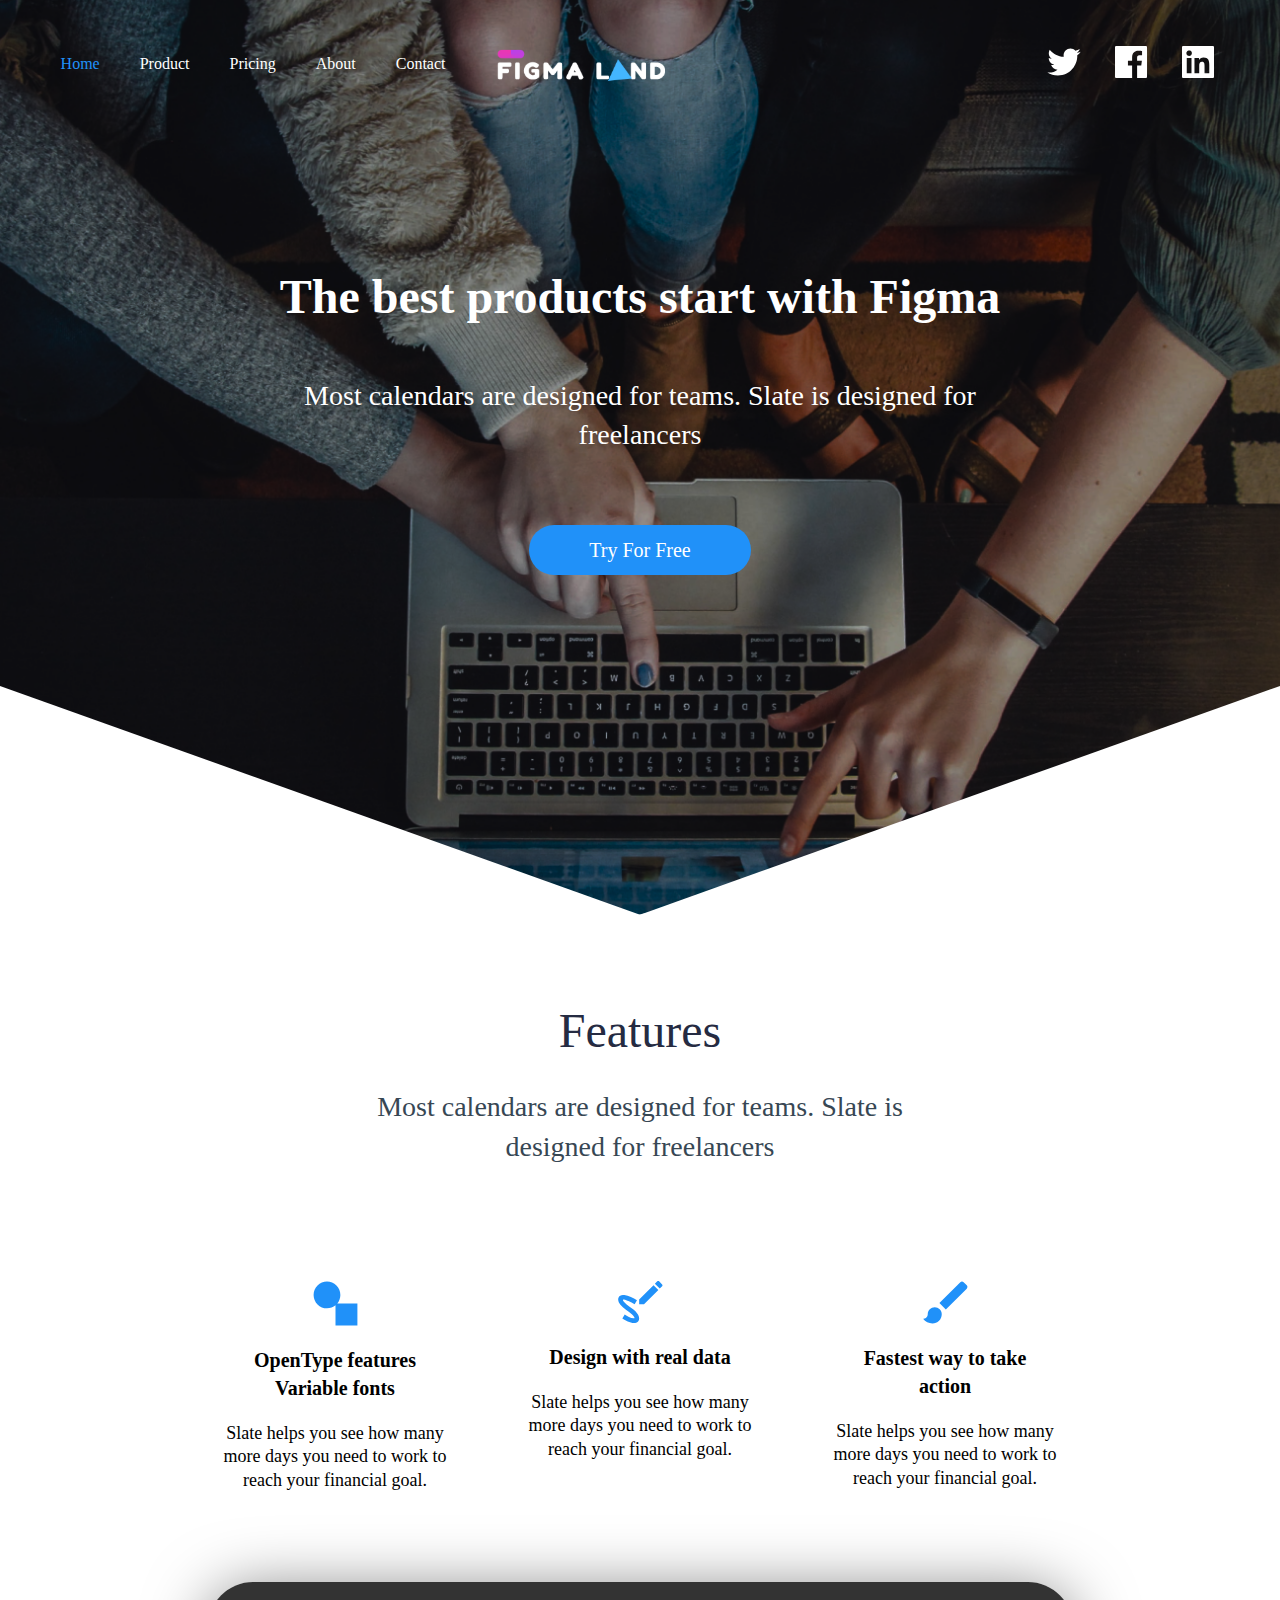
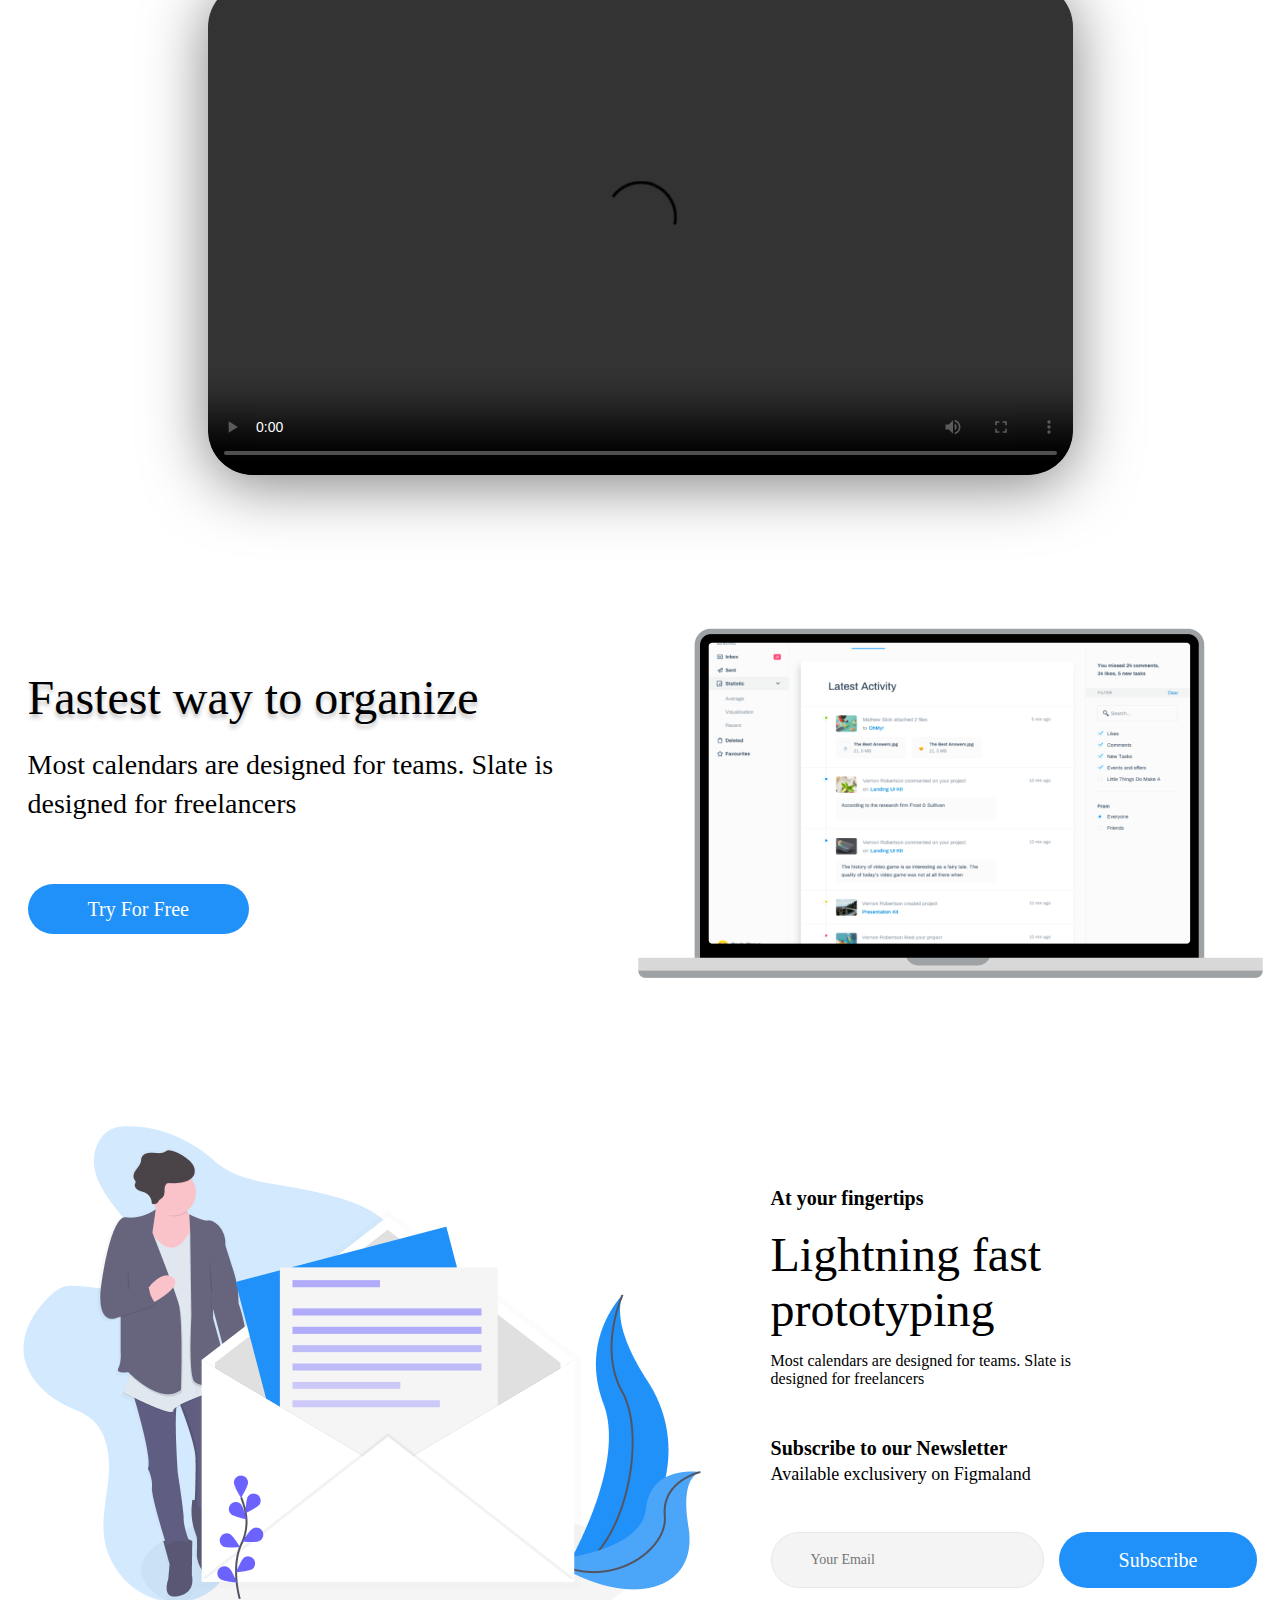
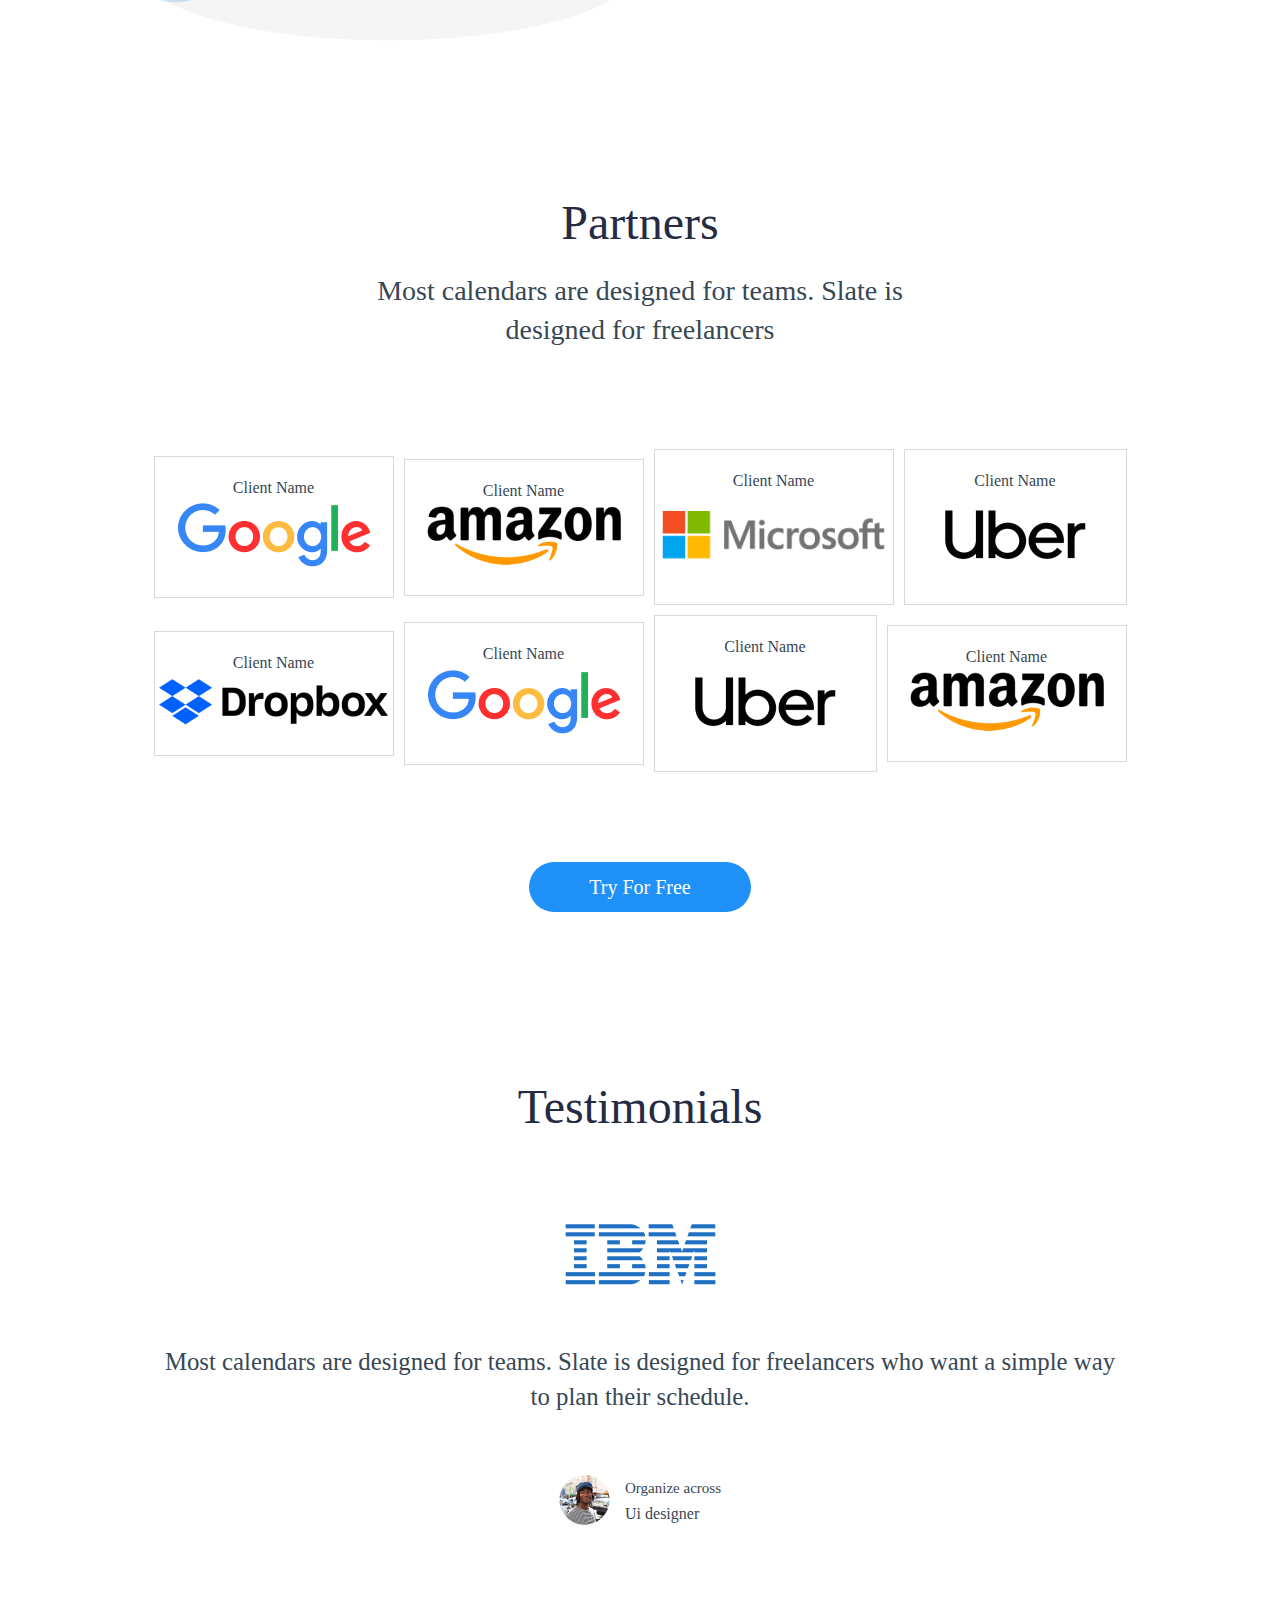
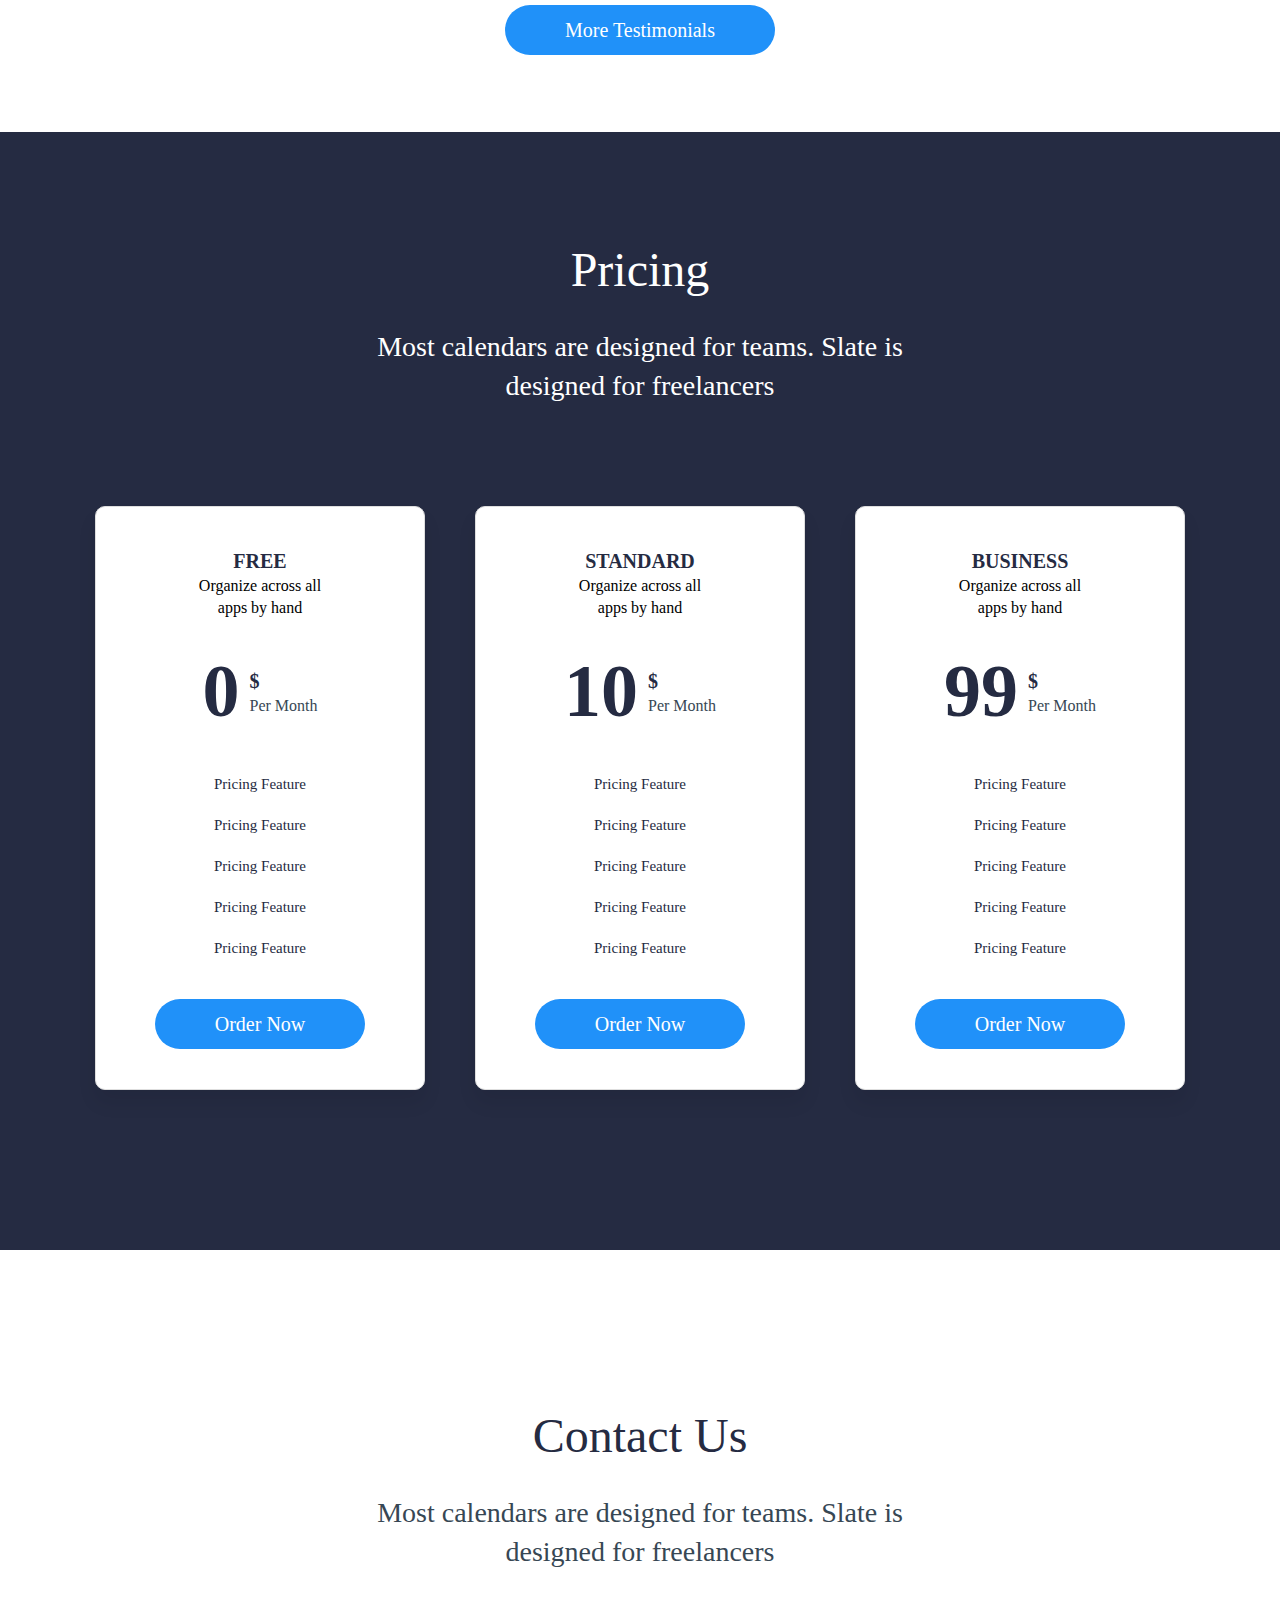
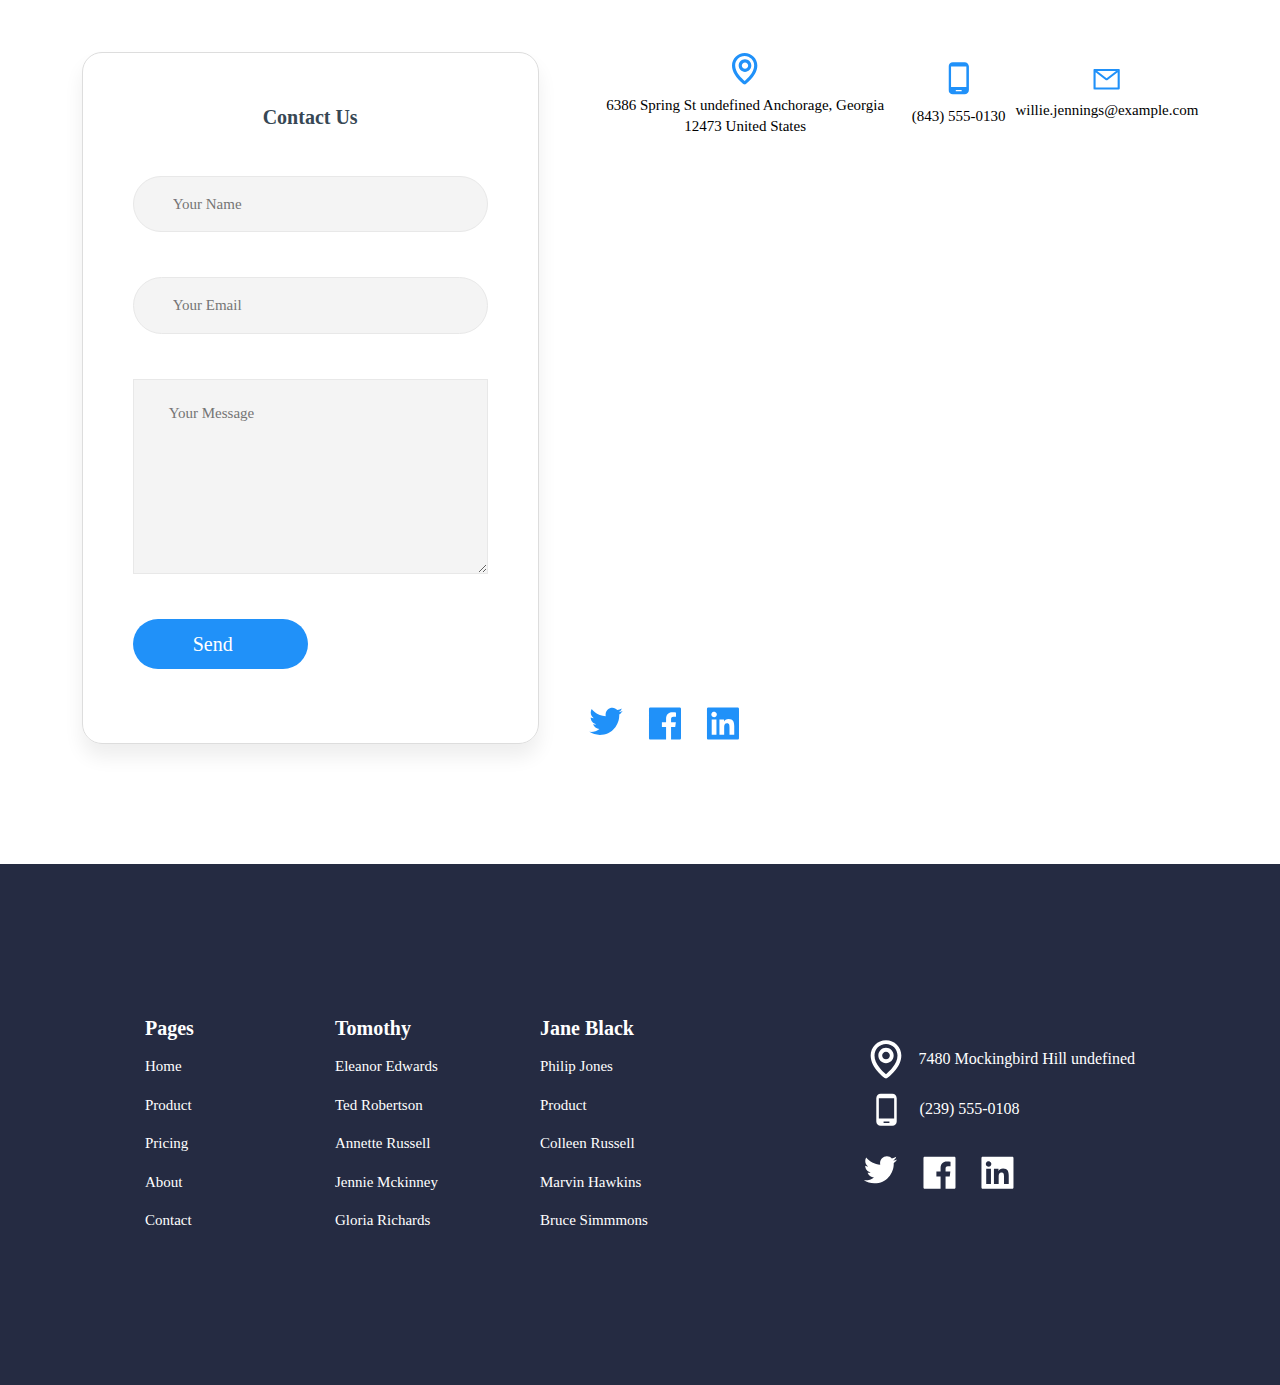
==== commit e88a03e0: "Figma" ====
--- a/index.html
+++ b/index.html
@@ -6,6 +6,7 @@
     <meta http-equiv="X-UA-Compatible" content="IE=edge">
     <meta name="viewport" content="width=device-width, initial-scale=1.0">
     <title>Figma Land</title>
+    <link rel="stylesheet" href="./css/normalize.css">
     <link rel="stylesheet" href="./sass/main.css">
 </head>
 
@@ -343,9 +344,7 @@
                             placeholder="Your Name">
                         <input class="contact__card-email button-grey" type="text" value="" name="useremail"
                             placeholder="Your Email">
-                        <!-- <input class="contact__card-message button-grey" type="text" value="" name="usermessage"
-                            placeholder="Your Message"> -->
-                        <textarea class="contact__card-message button-grey" name="text" cols="30" rows="10"
+                        <textarea class="contact__card-message button-grey" name="text" cols="15" rows="10"
                             placeholder="Your Message"></textarea>
                         <button class="contact__card-button button-utility">Send</button>
                     </div>
@@ -392,6 +391,8 @@
             </div>
         </section>
     </main>
+
+
 
     <footer class="footer">
         <div class="footer__container">
--- a/sass/main.css
+++ b/sass/main.css
@@ -85,6 +85,7 @@
 }
 .header {
   background: url(../../img/header/backgroundcontent.png) no-repeat center center;
+  content: "";
   background-size: cover;
   -webkit-clip-path: polygon(0 0, 100% 0, 100% 75%, 50% 100%, 0 75%);
           clip-path: polygon(0 0, 100% 0, 100% 75%, 50% 100%, 0 75%);
